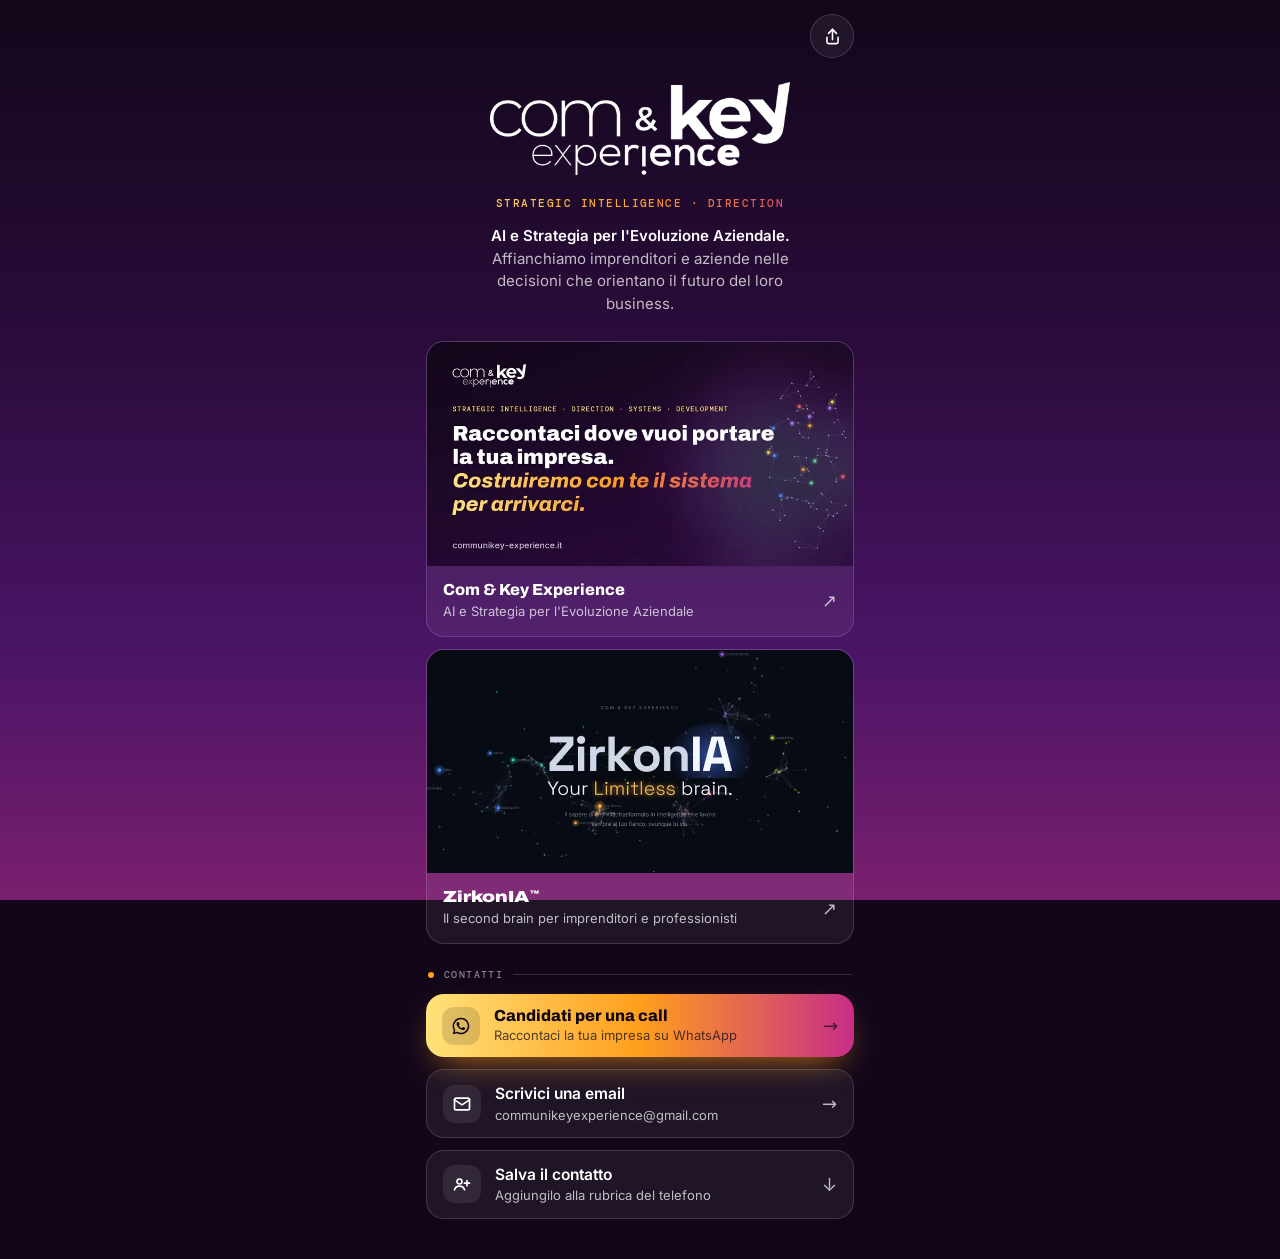
==== link/index.html @ 56517e8f "Pagina link per telefono in /link (non collegata alla landing, noindex) Co-Authored-By: Claude Opus " ====
<!doctype html>
<html lang="it">
<head>
<meta charset="utf-8">
<meta name="viewport" content="width=device-width, initial-scale=1, viewport-fit=cover">
<title>Com &amp; Key Experience · Link</title>
<meta name="description" content="AI e Strategia per l'Evoluzione Aziendale. Affianchiamo imprenditori e aziende nelle decisioni che orientano il futuro del loro business.">
<meta name="theme-color" content="#12071A">
<meta name="robots" content="noindex, nofollow">
<meta property="og:title" content="Com & Key Experience">
<meta property="og:description" content="AI e Strategia per l'Evoluzione Aziendale.">
<meta property="og:image" content="https://communikey-experience.it/assets/og-image.jpg">
<link rel="icon" href="assets/icona.webp">
<link rel="apple-touch-icon" href="assets/apple-touch-icon.png">
<link rel="preload" href="../assets/fonts/archivo-normal-400-900-latin.woff2" as="font" type="font/woff2" crossorigin>
<link rel="stylesheet" href="../assets/fonts.css">
<style>
:root{
  --ink:#12071A; --plum:#4A1466; --violet:#8A2DAA; --mag:#C72D88;
  --y:#FFE27A; --o:#FF9F1C;
  --txt:#fff; --mute:rgba(255,255,255,.72); --line:rgba(255,255,255,.14);
  --card:rgba(255,255,255,.06); --card-h:rgba(255,255,255,.11);
  --grad:linear-gradient(90deg,var(--y),var(--o) 50%,var(--mag));
  --r:18px;
}
*{box-sizing:border-box;margin:0;padding:0}
html{-webkit-text-size-adjust:100%;background:var(--ink)}
body{
  min-height:100dvh;color:var(--txt);
  font:400 16px/1.5 Inter,system-ui,-apple-system,"Segoe UI",sans-serif;
  background:linear-gradient(180deg,var(--ink) 0%,#2a0c3b 38%,var(--plum) 72%,#7a1f6e 100%) fixed;
  background-color:var(--ink);
  -webkit-font-smoothing:antialiased;
}
a{color:inherit;text-decoration:none}
.wrap{max-width:460px;margin:0 auto;padding:max(14px,env(safe-area-inset-top)) 16px max(40px,env(safe-area-inset-bottom))}

/* barra superiore */
.top{display:flex;justify-content:flex-end;height:44px}
.icon-btn{
  width:44px;height:44px;border-radius:50%;border:1px solid var(--line);
  background:var(--card);color:#fff;display:grid;place-items:center;cursor:pointer;
  transition:background .2s,transform .15s;
}
.icon-btn:active{transform:scale(.94)}
.icon-btn svg{width:19px;height:19px}

/* profilo */
.head{text-align:center;padding:6px 4px 26px}
.avatar{
  width:96px;height:96px;border-radius:50%;margin:0 auto 18px;display:block;
  box-shadow:0 0 0 3px rgba(255,255,255,.12),0 12px 40px -8px rgba(199,45,136,.7);
}
.wordmark{width:min(78%,300px);height:auto;display:block;margin:18px auto 22px}
h1{position:absolute;width:1px;height:1px;overflow:hidden;clip:rect(0 0 0 0)}
.kicker{
  font:500 10.5px/1.4 "DM Mono",ui-monospace,monospace;letter-spacing:.14em;text-transform:uppercase;
  background:var(--grad);-webkit-background-clip:text;background-clip:text;color:transparent;
  margin-bottom:14px;
}
.bio{color:var(--mute);font-size:15px;max-width:36ch;margin:0 auto}
.bio b{color:#fff;font-weight:600}

/* link */
.links{display:grid;gap:12px}
.card{
  display:block;border-radius:var(--r);overflow:hidden;
  background:var(--card);border:1px solid var(--line);
  transition:background .2s,transform .15s,border-color .2s;
}
.card:hover{background:var(--card-h);border-color:rgba(255,255,255,.24)}
.card:active{transform:scale(.985)}
.card img{display:block;width:100%;height:auto;aspect-ratio:40/21;object-fit:cover}
.card .cap{display:flex;align-items:center;gap:12px;padding:14px 16px}
.cap .t{flex:1;min-width:0}
.cap strong{display:block;font:800 16px/1.25 Archivo,Inter,sans-serif}
.cap small{display:block;color:var(--mute);font-size:13px;margin-top:2px}
.arr{flex:none;opacity:.7;font-size:18px}

.row{display:flex;align-items:center;gap:14px;min-height:62px;padding:12px 16px}
.row .ic{
  flex:none;width:38px;height:38px;border-radius:12px;display:grid;place-items:center;
  background:rgba(255,255,255,.08);
}
.row .ic svg{width:20px;height:20px}
.row .t{flex:1;min-width:0}
.row strong{display:block;font-weight:600;font-size:15.5px}
.row small{display:block;color:var(--mute);font-size:13px}

/* call: bottone principale */
.cta{
  background:var(--grad);border:0;color:var(--ink);
  box-shadow:0 14px 34px -14px rgba(255,159,28,.8);
}
.cta:hover{background:var(--grad);filter:brightness(1.05)}
.cta .ic{background:rgba(18,7,26,.14)}
.cta small{color:rgba(18,7,26,.72)}
.cta strong{font:800 16px/1.25 Archivo,Inter,sans-serif}

.zk{font-family:Archivo,sans-serif;font-weight:900;font-stretch:125%}
.zk sup{font-size:.5em;vertical-align:super;margin-left:1px}

.sep{
  display:flex;align-items:center;gap:10px;margin:14px 2px 2px;
  font:500 10px/1 "DM Mono",monospace;letter-spacing:.14em;text-transform:uppercase;color:rgba(255,255,255,.5);
}
.sep::after{content:"";flex:1;height:1px;background:var(--line)}
.sep i{width:6px;height:6px;border-radius:50%;background:var(--o)}


.toast{
  position:fixed;left:50%;bottom:max(24px,env(safe-area-inset-bottom));transform:translate(-50%,20px);
  background:#fff;color:var(--ink);font-weight:600;font-size:14px;padding:10px 16px;border-radius:999px;
  opacity:0;pointer-events:none;transition:.25s;
}
.toast.on{opacity:1;transform:translate(-50%,0)}

a:focus-visible,button:focus-visible{outline:2px solid var(--y);outline-offset:3px}

@media (prefers-reduced-motion:reduce){*{animation:none!important;transition:none!important}}
</style>
</head>
<body>
<div class="wrap">

  <div class="top">
    <button class="icon-btn" id="share" type="button" aria-label="Condividi questa pagina">
      <svg viewBox="0 0 24 24" fill="none" stroke="currentColor" stroke-width="2" stroke-linecap="round" stroke-linejoin="round"><path d="M12 3v13"/><path d="m7 8 5-5 5 5"/><path d="M5 13v6a2 2 0 0 0 2 2h10a2 2 0 0 0 2-2v-6"/></svg>
    </button>
  </div>

  <header class="head">
    <h1>Com &amp; Key Experience</h1>
    <img class="wordmark" src="assets/logo.webp" alt="Com &amp; Key Experience" width="485" height="150">
    <p class="kicker">Strategic Intelligence · Direction</p>
    <p class="bio"><b>AI e Strategia per l'Evoluzione Aziendale.</b> Affianchiamo imprenditori e aziende nelle decisioni che orientano il futuro del loro business.</p>
  </header>

  <main class="links">
    <a class="card" href="https://communikey-experience.it/" target="_blank" rel="noopener">
      <img src="assets/comkey.webp" alt="" width="800" height="420" loading="eager">
      <span class="cap"><span class="t"><strong>Com &amp; Key Experience</strong><small>AI e Strategia per l'Evoluzione Aziendale</small></span><span class="arr" aria-hidden="true">↗</span></span>
    </a>

    <a class="card" href="https://zirkonia.ai/" target="_blank" rel="noopener">
      <img src="assets/zirkonia.webp" alt="" width="800" height="420" loading="lazy">
      <span class="cap"><span class="t"><strong><span class="zk">ZirkonIA<sup>™</sup></span></strong><small>Il second brain per imprenditori e professionisti</small></span><span class="arr" aria-hidden="true">↗</span></span>
    </a>

    <p class="sep"><i></i>Contatti</p>

    <a class="card cta row" id="wa" href="https://wa.me/393484925505" target="_blank" rel="noopener">
      <span class="ic"><svg viewBox="0 0 24 24" fill="currentColor"><path d="M12 2a10 10 0 0 0-8.6 15.1L2 22l5-1.3A10 10 0 1 0 12 2Zm0 18.2c-1.5 0-3-.4-4.3-1.2l-.3-.2-3 .8.8-2.9-.2-.3A8.2 8.2 0 1 1 12 20.2Zm4.5-6.1c-.2-.1-1.5-.7-1.7-.8-.2-.1-.4-.1-.6.1l-.8 1c-.1.2-.3.2-.5.1-.7-.3-1.5-.8-2.2-1.4-.6-.5-1-1.1-1.3-1.7-.1-.2 0-.4.1-.5l.4-.5.3-.5v-.5l-.8-1.9c-.2-.5-.4-.4-.6-.4h-.5c-.2 0-.5.1-.7.3-.2.3-.9.9-.9 2.2s.9 2.5 1 2.7c.1.2 1.8 2.8 4.4 3.9 1.6.7 2.3.8 3.1.6.5-.1 1.5-.6 1.7-1.2.2-.6.2-1.1.2-1.2-.1-.1-.3-.2-.5-.3Z"/></svg></span>
      <span class="t"><strong>Candidati per una call</strong><small>Raccontaci la tua impresa su WhatsApp</small></span>
      <span class="arr" aria-hidden="true">→</span>
    </a>

    <a class="card row" href="mailto:communikeyexperience@gmail.com">
      <span class="ic"><svg viewBox="0 0 24 24" fill="none" stroke="currentColor" stroke-width="2" stroke-linecap="round" stroke-linejoin="round"><rect x="3" y="5" width="18" height="14" rx="2"/><path d="m3 7 9 6 9-6"/></svg></span>
      <span class="t"><strong>Scrivici una email</strong><small>communikeyexperience@gmail.com</small></span>
      <span class="arr" aria-hidden="true">→</span>
    </a>

    <a class="card row" id="vcf" href="#" download="Com-Key-Experience.vcf">
      <span class="ic"><svg viewBox="0 0 24 24" fill="none" stroke="currentColor" stroke-width="2" stroke-linecap="round" stroke-linejoin="round"><circle cx="9" cy="9" r="3"/><path d="M3 19c.8-2.9 3.2-4.5 6-4.5s5.2 1.6 6 4.5"/><path d="M18 8v6M15 11h6"/></svg></span>
      <span class="t"><strong>Salva il contatto</strong><small>Aggiungilo alla rubrica del telefono</small></span>
      <span class="arr" aria-hidden="true">↓</span>
    </a>
  </main>

</div>

<div class="toast" id="toast" role="status" aria-live="polite"></div>

<script>
(function(){
  var WA_TEXT = "Buongiorno, vi sto contattando per la consulenza iniziale di Com & Key Experience. Vorrei raccontarvi la situazione della mia azienda, chi sono e dove voglio arrivare.";
  document.getElementById('wa').href = 'https://wa.me/393484925505?text=' + encodeURIComponent(WA_TEXT);

  var vcf = [
    'BEGIN:VCARD','VERSION:3.0',
    'N:;Com & Key Experience;;;','FN:Com & Key Experience','ORG:Com & Key Experience',
    'item1.TEL;TYPE=CELL:+393484925505','item1.X-ABLabel:Federico',
    'item2.TEL;TYPE=CELL:+393289655848','item2.X-ABLabel:Cristiano',
    'EMAIL;TYPE=INTERNET:communikeyexperience@gmail.com',
    'URL:https://communikey-experience.it/',
    'NOTE:AI e Strategia per l\'Evoluzione Aziendale\\nFederico: +39 348 49 25 505\\nCristiano: +39 328 965 5848',
    'END:VCARD'
  ].join('\r\n');
  var v = document.getElementById('vcf');
  v.href = URL.createObjectURL(new Blob([vcf], {type:'text/vcard'}));

  var toast = document.getElementById('toast'), t;
  function say(m){ toast.textContent = m; toast.classList.add('on'); clearTimeout(t); t = setTimeout(function(){ toast.classList.remove('on'); }, 2000); }

  document.getElementById('share').addEventListener('click', function(){
    var data = { title:'Com & Key Experience', text:"AI e Strategia per l'Evoluzione Aziendale", url:location.href };
    if (navigator.share) { navigator.share(data).catch(function(){}); return; }
    try { navigator.clipboard.writeText(location.href).then(function(){ say('Link copiato'); }, function(){ say(location.href); }); }
    catch(e){ say(location.href); }
  });
})();
</script>
</body>
</html>
---- assets/fonts.css ----
/* Caratteri ospitati sul sito (prima da Google Fonts): Archivo, DM Mono, Inter. Licenza SIL Open Font License 1.1. Scaricati il 2026-10-11. */
/* vietnamese */
@font-face {
  font-family: 'Archivo';
  font-style: italic;
  font-weight: 800 900;
  font-stretch: 62% 125%;
  font-display: swap;
  src: url(fonts/archivo-italic-800-900-vietnamese.woff2) format('woff2');
  unicode-range: U+0102-0103, U+0110-0111, U+0128-0129, U+0168-0169, U+01A0-01A1, U+01AF-01B0, U+0300-0301, U+0303-0304, U+0308-0309, U+0323, U+0329, U+1EA0-1EF9, U+20AB;
}
/* latin-ext */
@font-face {
  font-family: 'Archivo';
  font-style: italic;
  font-weight: 800 900;
  font-stretch: 62% 125%;
  font-display: swap;
  src: url(fonts/archivo-italic-800-900-latin-ext.woff2) format('woff2');
  unicode-range: U+0100-02BA, U+02BD-02C5, U+02C7-02CC, U+02CE-02D7, U+02DD-02FF, U+0304, U+0308, U+0329, U+1D00-1DBF, U+1E00-1E9F, U+1EF2-1EFF, U+2020, U+20A0-20AB, U+20AD-20C4, U+2113, U+2C60-2C7F, U+A720-A7FF;
}
/* latin */
@font-face {
  font-family: 'Archivo';
  font-style: italic;
  font-weight: 800 900;
  font-stretch: 62% 125%;
  font-display: swap;
  src: url(fonts/archivo-italic-800-900-latin.woff2) format('woff2');
  unicode-range: U+0000-00FF, U+0131, U+0152-0153, U+02BB-02BC, U+02C6, U+02DA, U+02DC, U+0304, U+0308, U+0329, U+2000-206F, U+20AC, U+2122, U+2191, U+2193, U+2212, U+2215, U+FEFF, U+FFFD;
}
/* vietnamese */
@font-face {
  font-family: 'Archivo';
  font-style: normal;
  font-weight: 400 900;
  font-stretch: 62% 125%;
  font-display: swap;
  src: url(fonts/archivo-normal-400-900-vietnamese.woff2) format('woff2');
  unicode-range: U+0102-0103, U+0110-0111, U+0128-0129, U+0168-0169, U+01A0-01A1, U+01AF-01B0, U+0300-0301, U+0303-0304, U+0308-0309, U+0323, U+0329, U+1EA0-1EF9, U+20AB;
}
/* latin-ext */
@font-face {
  font-family: 'Archivo';
  font-style: normal;
  font-weight: 400 900;
  font-stretch: 62% 125%;
  font-display: swap;
  src: url(fonts/archivo-normal-400-900-latin-ext.woff2) format('woff2');
  unicode-range: U+0100-02BA, U+02BD-02C5, U+02C7-02CC, U+02CE-02D7, U+02DD-02FF, U+0304, U+0308, U+0329, U+1D00-1DBF, U+1E00-1E9F, U+1EF2-1EFF, U+2020, U+20A0-20AB, U+20AD-20C4, U+2113, U+2C60-2C7F, U+A720-A7FF;
}
/* latin */
@font-face {
  font-family: 'Archivo';
  font-style: normal;
  font-weight: 400 900;
  font-stretch: 62% 125%;
  font-display: swap;
  src: url(fonts/archivo-normal-400-900-latin.woff2) format('woff2');
  unicode-range: U+0000-00FF, U+0131, U+0152-0153, U+02BB-02BC, U+02C6, U+02DA, U+02DC, U+0304, U+0308, U+0329, U+2000-206F, U+20AC, U+2122, U+2191, U+2193, U+2212, U+2215, U+FEFF, U+FFFD;
}
/* latin-ext */
@font-face {
  font-family: 'DM Mono';
  font-style: normal;
  font-weight: 400;
  font-display: swap;
  src: url(fonts/dmmono-normal-400-latin-ext.woff2) format('woff2');
  unicode-range: U+0100-02BA, U+02BD-02C5, U+02C7-02CC, U+02CE-02D7, U+02DD-02FF, U+0304, U+0308, U+0329, U+1D00-1DBF, U+1E00-1E9F, U+1EF2-1EFF, U+2020, U+20A0-20AB, U+20AD-20C4, U+2113, U+2C60-2C7F, U+A720-A7FF;
}
/* latin */
@font-face {
  font-family: 'DM Mono';
  font-style: normal;
  font-weight: 400;
  font-display: swap;
  src: url(fonts/dmmono-normal-400-latin.woff2) format('woff2');
  unicode-range: U+0000-00FF, U+0131, U+0152-0153, U+02BB-02BC, U+02C6, U+02DA, U+02DC, U+0304, U+0308, U+0329, U+2000-206F, U+20AC, U+2122, U+2191, U+2193, U+2212, U+2215, U+FEFF, U+FFFD;
}
/* latin-ext */
@font-face {
  font-family: 'DM Mono';
  font-style: normal;
  font-weight: 500;
  font-display: swap;
  src: url(fonts/dmmono-normal-500-latin-ext.woff2) format('woff2');
  unicode-range: U+0100-02BA, U+02BD-02C5, U+02C7-02CC, U+02CE-02D7, U+02DD-02FF, U+0304, U+0308, U+0329, U+1D00-1DBF, U+1E00-1E9F, U+1EF2-1EFF, U+2020, U+20A0-20AB, U+20AD-20C4, U+2113, U+2C60-2C7F, U+A720-A7FF;
}
/* latin */
@font-face {
  font-family: 'DM Mono';
  font-style: normal;
  font-weight: 500;
  font-display: swap;
  src: url(fonts/dmmono-normal-500-latin.woff2) format('woff2');
  unicode-range: U+0000-00FF, U+0131, U+0152-0153, U+02BB-02BC, U+02C6, U+02DA, U+02DC, U+0304, U+0308, U+0329, U+2000-206F, U+20AC, U+2122, U+2191, U+2193, U+2212, U+2215, U+FEFF, U+FFFD;
}
/* cyrillic-ext */
@font-face {
  font-family: 'Inter';
  font-style: normal;
  font-weight: 400 600;
  font-display: swap;
  src: url(fonts/inter-normal-400-600-cyrillic-ext.woff2) format('woff2');
  unicode-range: U+0460-052F, U+1C80-1C8A, U+20B4, U+2DE0-2DFF, U+A640-A69F, U+FE2E-FE2F;
}
/* cyrillic */
@font-face {
  font-family: 'Inter';
  font-style: normal;
  font-weight: 400 600;
  font-display: swap;
  src: url(fonts/inter-normal-400-600-cyrillic.woff2) format('woff2');
  unicode-range: U+0301, U+0400-045F, U+0490-0491, U+04B0-04B1, U+2116;
}
/* greek-ext */
@font-face {
  font-family: 'Inter';
  font-style: normal;
  font-weight: 400 600;
  font-display: swap;
  src: url(fonts/inter-normal-400-600-greek-ext.woff2) format('woff2');
  unicode-range: U+1F00-1FFF;
}
/* greek */
@font-face {
  font-family: 'Inter';
  font-style: normal;
  font-weight: 400 600;
  font-display: swap;
  src: url(fonts/inter-normal-400-600-greek.woff2) format('woff2');
  unicode-range: U+0370-0377, U+037A-037F, U+0384-038A, U+038C, U+038E-03A1, U+03A3-03FF;
}
/* vietnamese */
@font-face {
  font-family: 'Inter';
  font-style: normal;
  font-weight: 400 600;
  font-display: swap;
  src: url(fonts/inter-normal-400-600-vietnamese.woff2) format('woff2');
  unicode-range: U+0102-0103, U+0110-0111, U+0128-0129, U+0168-0169, U+01A0-01A1, U+01AF-01B0, U+0300-0301, U+0303-0304, U+0308-0309, U+0323, U+0329, U+1EA0-1EF9, U+20AB;
}
/* latin-ext */
@font-face {
  font-family: 'Inter';
  font-style: normal;
  font-weight: 400 600;
  font-display: swap;
  src: url(fonts/inter-normal-400-600-latin-ext.woff2) format('woff2');
  unicode-range: U+0100-02BA, U+02BD-02C5, U+02C7-02CC, U+02CE-02D7, U+02DD-02FF, U+0304, U+0308, U+0329, U+1D00-1DBF, U+1E00-1E9F, U+1EF2-1EFF, U+2020, U+20A0-20AB, U+20AD-20C4, U+2113, U+2C60-2C7F, U+A720-A7FF;
}
/* latin */
@font-face {
  font-family: 'Inter';
  font-style: normal;
  font-weight: 400 600;
  font-display: swap;
  src: url(fonts/inter-normal-400-600-latin.woff2) format('woff2');
  unicode-range: U+0000-00FF, U+0131, U+0152-0153, U+02BB-02BC, U+02C6, U+02DA, U+02DC, U+0304, U+0308, U+0329, U+2000-206F, U+20AC, U+2122, U+2191, U+2193, U+2212, U+2215, U+FEFF, U+FFFD;
}
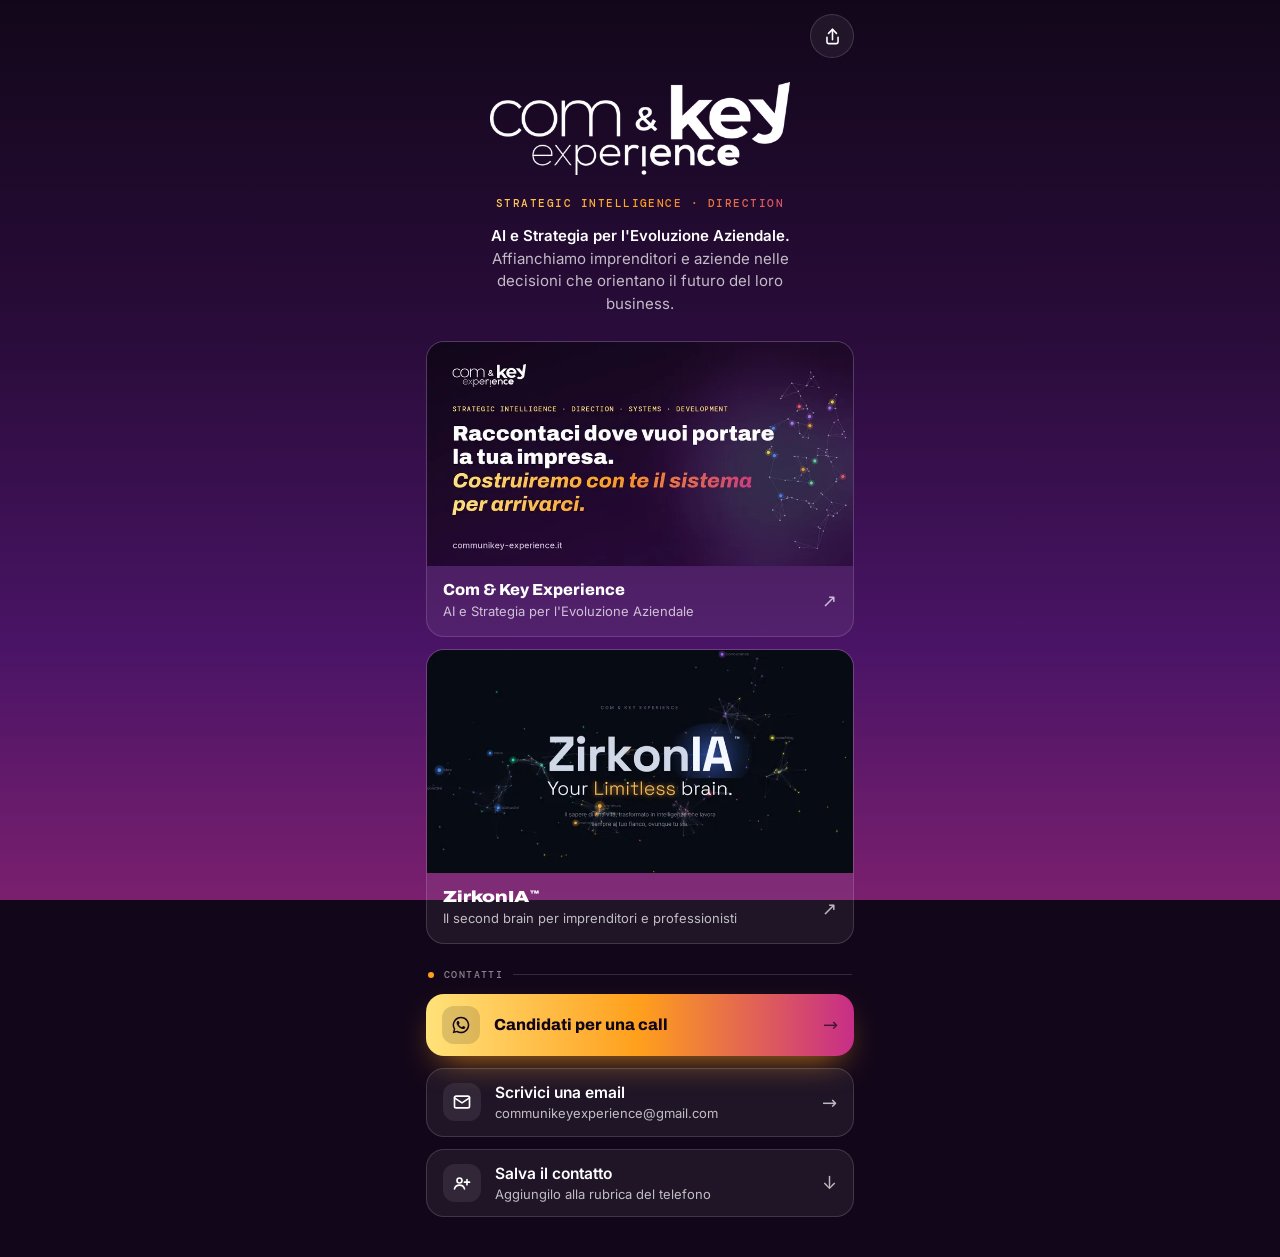
==== commit 4e3d6f5c: "Pagina link: tolto il sottotitolo del pulsante Candidati per una call Co-Authored-By: Claude Opus 5." ====
--- a/link/index.html
+++ b/link/index.html
@@ -151,7 +151,7 @@
 
     <a class="card cta row" id="wa" href="https://wa.me/393484925505" target="_blank" rel="noopener">
       <span class="ic"><svg viewBox="0 0 24 24" fill="currentColor"><path d="M12 2a10 10 0 0 0-8.6 15.1L2 22l5-1.3A10 10 0 1 0 12 2Zm0 18.2c-1.5 0-3-.4-4.3-1.2l-.3-.2-3 .8.8-2.9-.2-.3A8.2 8.2 0 1 1 12 20.2Zm4.5-6.1c-.2-.1-1.5-.7-1.7-.8-.2-.1-.4-.1-.6.1l-.8 1c-.1.2-.3.2-.5.1-.7-.3-1.5-.8-2.2-1.4-.6-.5-1-1.1-1.3-1.7-.1-.2 0-.4.1-.5l.4-.5.3-.5v-.5l-.8-1.9c-.2-.5-.4-.4-.6-.4h-.5c-.2 0-.5.1-.7.3-.2.3-.9.9-.9 2.2s.9 2.5 1 2.7c.1.2 1.8 2.8 4.4 3.9 1.6.7 2.3.8 3.1.6.5-.1 1.5-.6 1.7-1.2.2-.6.2-1.1.2-1.2-.1-.1-.3-.2-.5-.3Z"/></svg></span>
-      <span class="t"><strong>Candidati per una call</strong><small>Raccontaci la tua impresa su WhatsApp</small></span>
+      <span class="t"><strong>Candidati per una call</strong></span>
       <span class="arr" aria-hidden="true">→</span>
     </a>
 
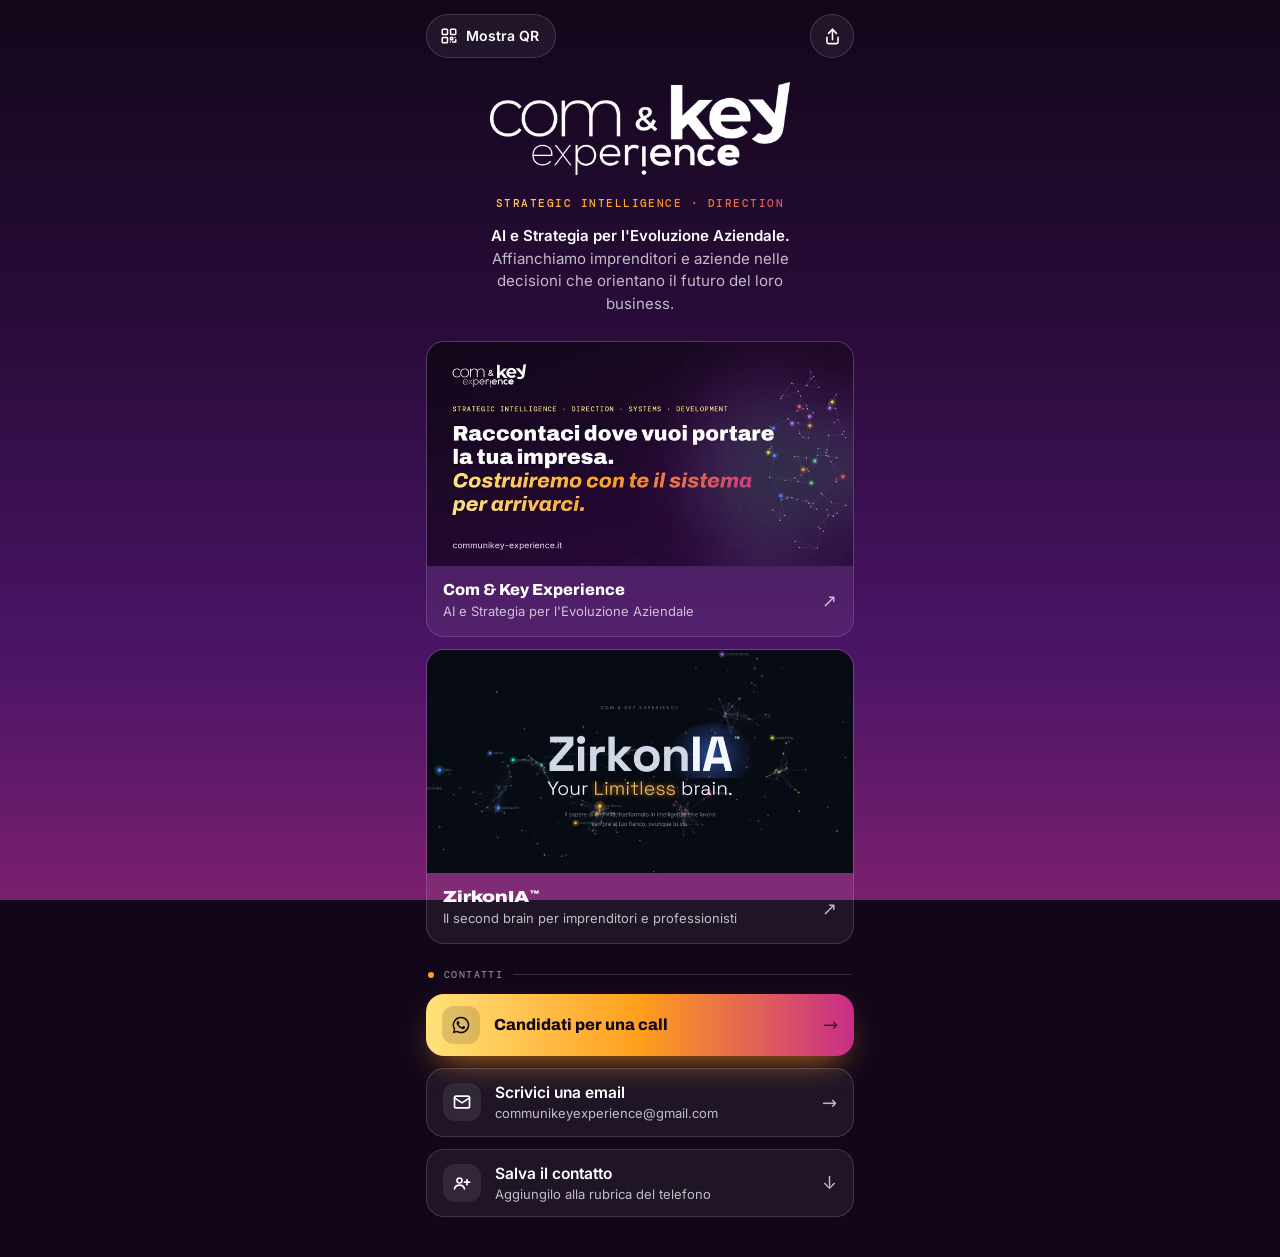
==== commit ad9463fd: "Pagina link: pulsante Mostra QR con il codice a schermo intero Co-Authored-By: Claude Opus 5.5 <nore" ====
--- a/link/index.html
+++ b/link/index.html
@@ -36,7 +36,28 @@
 .wrap{max-width:460px;margin:0 auto;padding:max(14px,env(safe-area-inset-top)) 16px max(40px,env(safe-area-inset-bottom))}
 
 /* barra superiore */
-.top{display:flex;justify-content:flex-end;height:44px}
+.top{display:flex;justify-content:space-between;align-items:center;height:44px}
+.pill{
+  height:44px;padding:0 16px 0 13px;border-radius:999px;border:1px solid var(--line);
+  background:var(--card);color:#fff;display:inline-flex;align-items:center;gap:8px;cursor:pointer;
+  font:600 14px/1 Inter,system-ui,sans-serif;transition:background .2s,transform .15s;
+}
+.pill:active{transform:scale(.96)}
+.pill svg{width:18px;height:18px}
+
+/* QR a schermo intero, da far inquadrare */
+.qr{
+  border:0;padding:0;margin:auto;background:transparent;max-width:none;max-height:none;
+  width:100%;height:100%;color:var(--txt);
+}
+.qr::backdrop{background:rgba(18,7,26,.92);backdrop-filter:blur(6px);-webkit-backdrop-filter:blur(6px)}
+.qr[open]{display:flex;flex-direction:column;align-items:center;justify-content:center;gap:18px;padding:24px 16px}
+.qr-card{background:#fff;border-radius:24px;padding:18px;width:min(84vw,360px);box-shadow:0 24px 60px -20px rgba(199,45,136,.6)}
+.qr-card img{display:block;width:100%;height:auto}
+.qr p{text-align:center;color:var(--mute);font-size:15px;max-width:30ch}
+.qr p b{color:#fff;display:block;font:800 19px/1.3 Archivo,Inter,sans-serif;margin-bottom:4px}
+.qr .url{font:500 12px/1 "DM Mono",monospace;letter-spacing:.06em;color:rgba(255,255,255,.55)}
+.qr .close{position:absolute;top:max(14px,env(safe-area-inset-top));right:16px}
 .icon-btn{
   width:44px;height:44px;border-radius:50%;border:1px solid var(--line);
   background:var(--card);color:#fff;display:grid;place-items:center;cursor:pointer;
@@ -124,6 +145,10 @@
 <div class="wrap">
 
   <div class="top">
+    <button class="pill" id="qr-open" type="button">
+      <svg viewBox="0 0 24 24" fill="none" stroke="currentColor" stroke-width="2" stroke-linecap="round" stroke-linejoin="round"><rect x="3" y="3" width="7" height="7" rx="1"/><rect x="14" y="3" width="7" height="7" rx="1"/><rect x="3" y="14" width="7" height="7" rx="1"/><path d="M14 14h3v3h-3zM20 14v.01M14 20h.01M17 20h4v-3"/></svg>
+      Mostra QR
+    </button>
     <button class="icon-btn" id="share" type="button" aria-label="Condividi questa pagina">
       <svg viewBox="0 0 24 24" fill="none" stroke="currentColor" stroke-width="2" stroke-linecap="round" stroke-linejoin="round"><path d="M12 3v13"/><path d="m7 8 5-5 5 5"/><path d="M5 13v6a2 2 0 0 0 2 2h10a2 2 0 0 0 2-2v-6"/></svg>
     </button>
@@ -161,7 +186,7 @@
       <span class="arr" aria-hidden="true">→</span>
     </a>
 
-    <a class="card row" id="vcf" href="#" download="Com-Key-Experience.vcf">
+    <a class="card row" href="contatto.vcf">
       <span class="ic"><svg viewBox="0 0 24 24" fill="none" stroke="currentColor" stroke-width="2" stroke-linecap="round" stroke-linejoin="round"><circle cx="9" cy="9" r="3"/><path d="M3 19c.8-2.9 3.2-4.5 6-4.5s5.2 1.6 6 4.5"/><path d="M18 8v6M15 11h6"/></svg></span>
       <span class="t"><strong>Salva il contatto</strong><small>Aggiungilo alla rubrica del telefono</small></span>
       <span class="arr" aria-hidden="true">↓</span>
@@ -169,6 +194,15 @@
   </main>
 
 </div>
+
+<dialog class="qr" id="qr" aria-label="QR code della pagina">
+  <button class="icon-btn close" id="qr-close" type="button" aria-label="Chiudi">
+    <svg viewBox="0 0 24 24" fill="none" stroke="currentColor" stroke-width="2" stroke-linecap="round"><path d="M6 6l12 12M18 6 6 18"/></svg>
+  </button>
+  <div class="qr-card"><img src="assets/qr.svg" alt="QR code di communikey-experience.it/link" width="360" height="360"></div>
+  <p><b>Inquadra il codice</b>con la fotocamera per avere tutti i nostri contatti.</p>
+  <span class="url">communikey-experience.it/link</span>
+</dialog>
 
 <div class="toast" id="toast" role="status" aria-live="polite"></div>
 
@@ -177,21 +211,15 @@
   var WA_TEXT = "Buongiorno, vi sto contattando per la consulenza iniziale di Com & Key Experience. Vorrei raccontarvi la situazione della mia azienda, chi sono e dove voglio arrivare.";
   document.getElementById('wa').href = 'https://wa.me/393484925505?text=' + encodeURIComponent(WA_TEXT);
 
-  var vcf = [
-    'BEGIN:VCARD','VERSION:3.0',
-    'N:;Com & Key Experience;;;','FN:Com & Key Experience','ORG:Com & Key Experience',
-    'item1.TEL;TYPE=CELL:+393484925505','item1.X-ABLabel:Federico',
-    'item2.TEL;TYPE=CELL:+393289655848','item2.X-ABLabel:Cristiano',
-    'EMAIL;TYPE=INTERNET:communikeyexperience@gmail.com',
-    'URL:https://communikey-experience.it/',
-    'NOTE:AI e Strategia per l\'Evoluzione Aziendale\\nFederico: +39 348 49 25 505\\nCristiano: +39 328 965 5848',
-    'END:VCARD'
-  ].join('\r\n');
-  var v = document.getElementById('vcf');
-  v.href = URL.createObjectURL(new Blob([vcf], {type:'text/vcard'}));
-
   var toast = document.getElementById('toast'), t;
   function say(m){ toast.textContent = m; toast.classList.add('on'); clearTimeout(t); t = setTimeout(function(){ toast.classList.remove('on'); }, 2000); }
+
+  var qr = document.getElementById('qr');
+  document.getElementById('qr-open').addEventListener('click', function(){
+    if (qr.showModal) qr.showModal(); else qr.setAttribute('open','');
+  });
+  document.getElementById('qr-close').addEventListener('click', function(){ qr.close ? qr.close() : qr.removeAttribute('open'); });
+  qr.addEventListener('click', function(e){ if (e.target === qr) qr.close(); });
 
   document.getElementById('share').addEventListener('click', function(){
     var data = { title:'Com & Key Experience', text:"AI e Strategia per l'Evoluzione Aziendale", url:location.href };
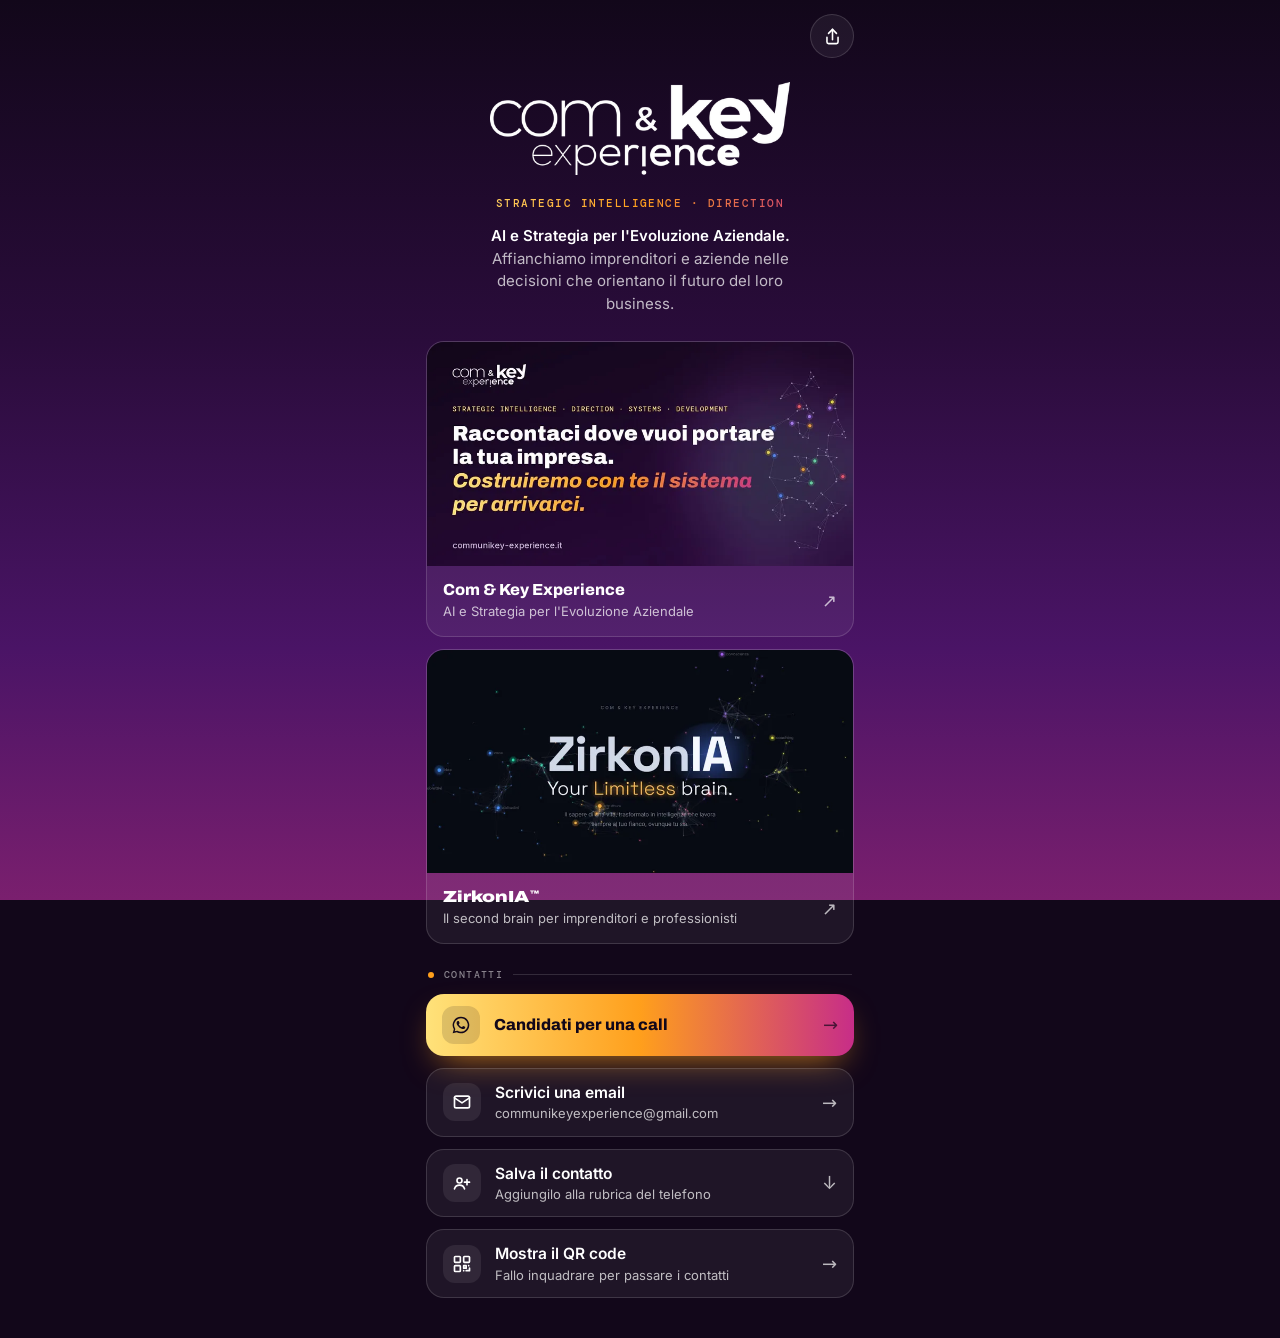
==== commit 50babdda: "Pagina link: Mostra QR spostato in fondo al blocco Contatti Co-Authored-By: Claude Opus 5.5 <noreply" ====
--- a/link/index.html
+++ b/link/index.html
@@ -36,14 +36,7 @@
 .wrap{max-width:460px;margin:0 auto;padding:max(14px,env(safe-area-inset-top)) 16px max(40px,env(safe-area-inset-bottom))}
 
 /* barra superiore */
-.top{display:flex;justify-content:space-between;align-items:center;height:44px}
-.pill{
-  height:44px;padding:0 16px 0 13px;border-radius:999px;border:1px solid var(--line);
-  background:var(--card);color:#fff;display:inline-flex;align-items:center;gap:8px;cursor:pointer;
-  font:600 14px/1 Inter,system-ui,sans-serif;transition:background .2s,transform .15s;
-}
-.pill:active{transform:scale(.96)}
-.pill svg{width:18px;height:18px}
+.top{display:flex;justify-content:flex-end;align-items:center;height:44px}
 
 /* QR a schermo intero, da far inquadrare */
 .qr{
@@ -98,6 +91,7 @@
 .cap small{display:block;color:var(--mute);font-size:13px;margin-top:2px}
 .arr{flex:none;opacity:.7;font-size:18px}
 
+button.card{width:100%;text-align:left;font:inherit;color:inherit;cursor:pointer}
 .row{display:flex;align-items:center;gap:14px;min-height:62px;padding:12px 16px}
 .row .ic{
   flex:none;width:38px;height:38px;border-radius:12px;display:grid;place-items:center;
@@ -145,10 +139,6 @@
 <div class="wrap">
 
   <div class="top">
-    <button class="pill" id="qr-open" type="button">
-      <svg viewBox="0 0 24 24" fill="none" stroke="currentColor" stroke-width="2" stroke-linecap="round" stroke-linejoin="round"><rect x="3" y="3" width="7" height="7" rx="1"/><rect x="14" y="3" width="7" height="7" rx="1"/><rect x="3" y="14" width="7" height="7" rx="1"/><path d="M14 14h3v3h-3zM20 14v.01M14 20h.01M17 20h4v-3"/></svg>
-      Mostra QR
-    </button>
     <button class="icon-btn" id="share" type="button" aria-label="Condividi questa pagina">
       <svg viewBox="0 0 24 24" fill="none" stroke="currentColor" stroke-width="2" stroke-linecap="round" stroke-linejoin="round"><path d="M12 3v13"/><path d="m7 8 5-5 5 5"/><path d="M5 13v6a2 2 0 0 0 2 2h10a2 2 0 0 0 2-2v-6"/></svg>
     </button>
@@ -191,6 +181,12 @@
       <span class="t"><strong>Salva il contatto</strong><small>Aggiungilo alla rubrica del telefono</small></span>
       <span class="arr" aria-hidden="true">↓</span>
     </a>
+
+    <button class="card row" id="qr-open" type="button">
+      <span class="ic"><svg viewBox="0 0 24 24" fill="none" stroke="currentColor" stroke-width="2" stroke-linecap="round" stroke-linejoin="round"><rect x="3" y="3" width="7" height="7" rx="1"/><rect x="14" y="3" width="7" height="7" rx="1"/><rect x="3" y="14" width="7" height="7" rx="1"/><path d="M14 14h3v3h-3zM20 14v.01M14 20h.01M17 20h4v-3"/></svg></span>
+      <span class="t"><strong>Mostra il QR code</strong><small>Fallo inquadrare per passare i contatti</small></span>
+      <span class="arr" aria-hidden="true">→</span>
+    </button>
   </main>
 
 </div>
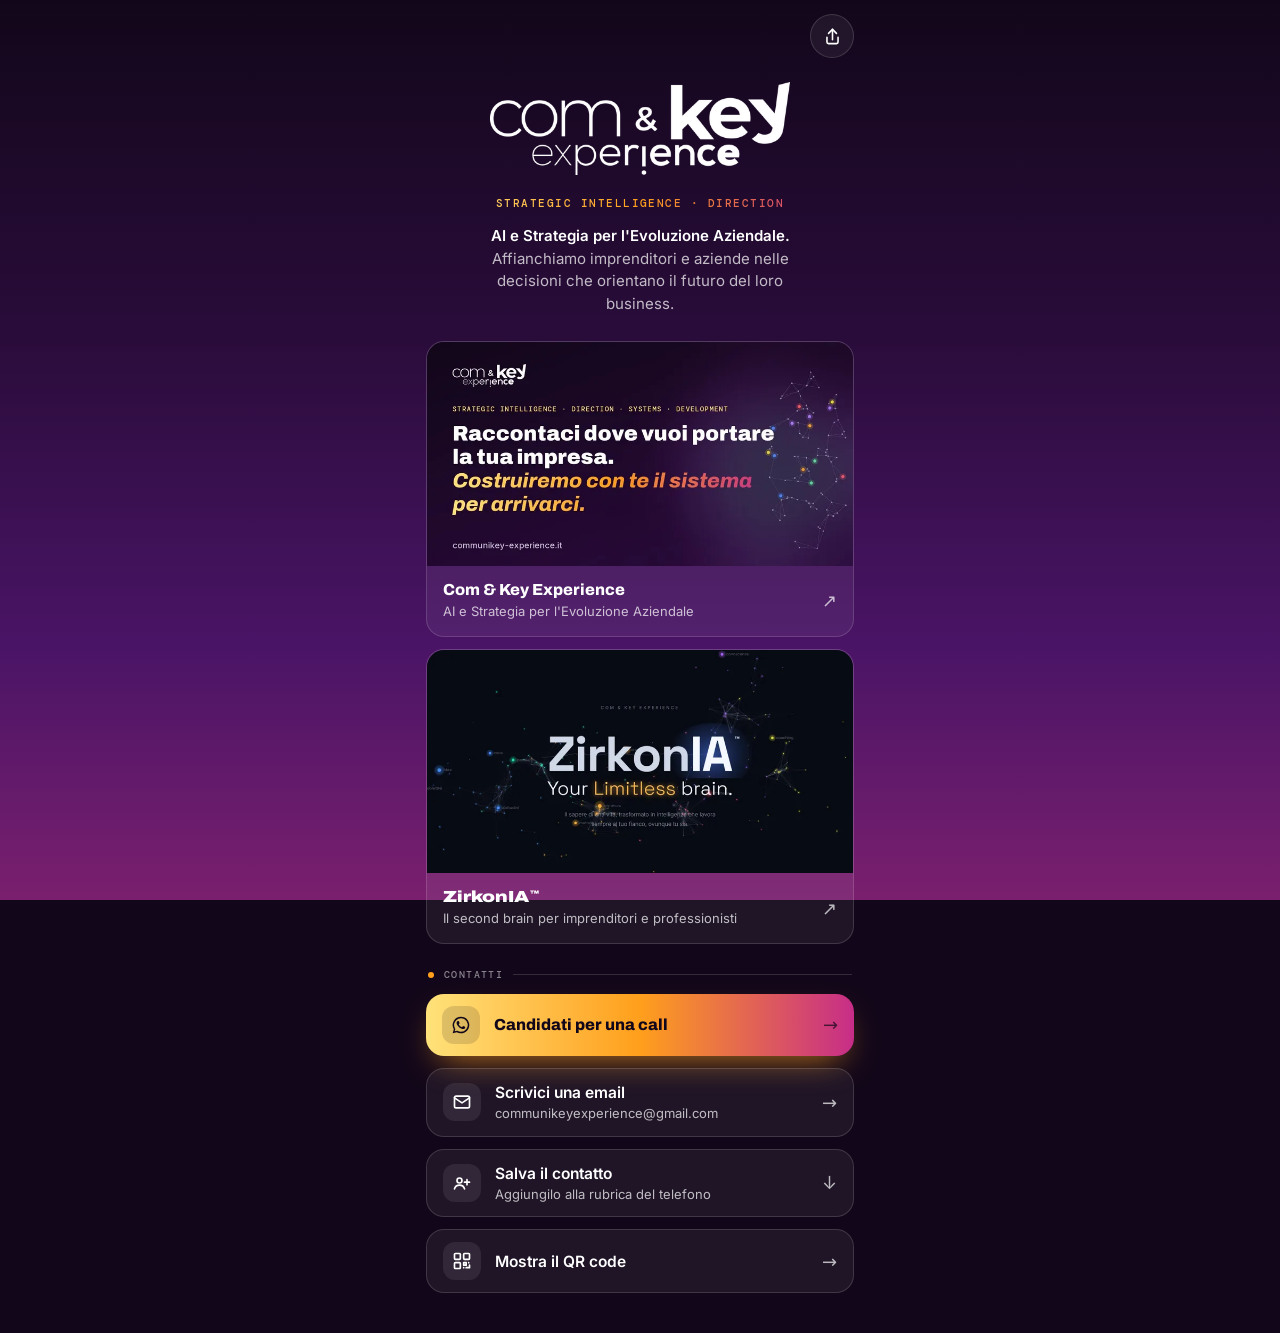
==== commit 73a99be5: "Pagina link: tolto il sottotitolo di Mostra il QR code Co-Authored-By: Claude Opus 5.5 <noreply@anth" ====
--- a/link/index.html
+++ b/link/index.html
@@ -184,7 +184,7 @@
 
     <button class="card row" id="qr-open" type="button">
       <span class="ic"><svg viewBox="0 0 24 24" fill="none" stroke="currentColor" stroke-width="2" stroke-linecap="round" stroke-linejoin="round"><rect x="3" y="3" width="7" height="7" rx="1"/><rect x="14" y="3" width="7" height="7" rx="1"/><rect x="3" y="14" width="7" height="7" rx="1"/><path d="M14 14h3v3h-3zM20 14v.01M14 20h.01M17 20h4v-3"/></svg></span>
-      <span class="t"><strong>Mostra il QR code</strong><small>Fallo inquadrare per passare i contatti</small></span>
+      <span class="t"><strong>Mostra il QR code</strong></span>
       <span class="arr" aria-hidden="true">→</span>
     </button>
   </main>
